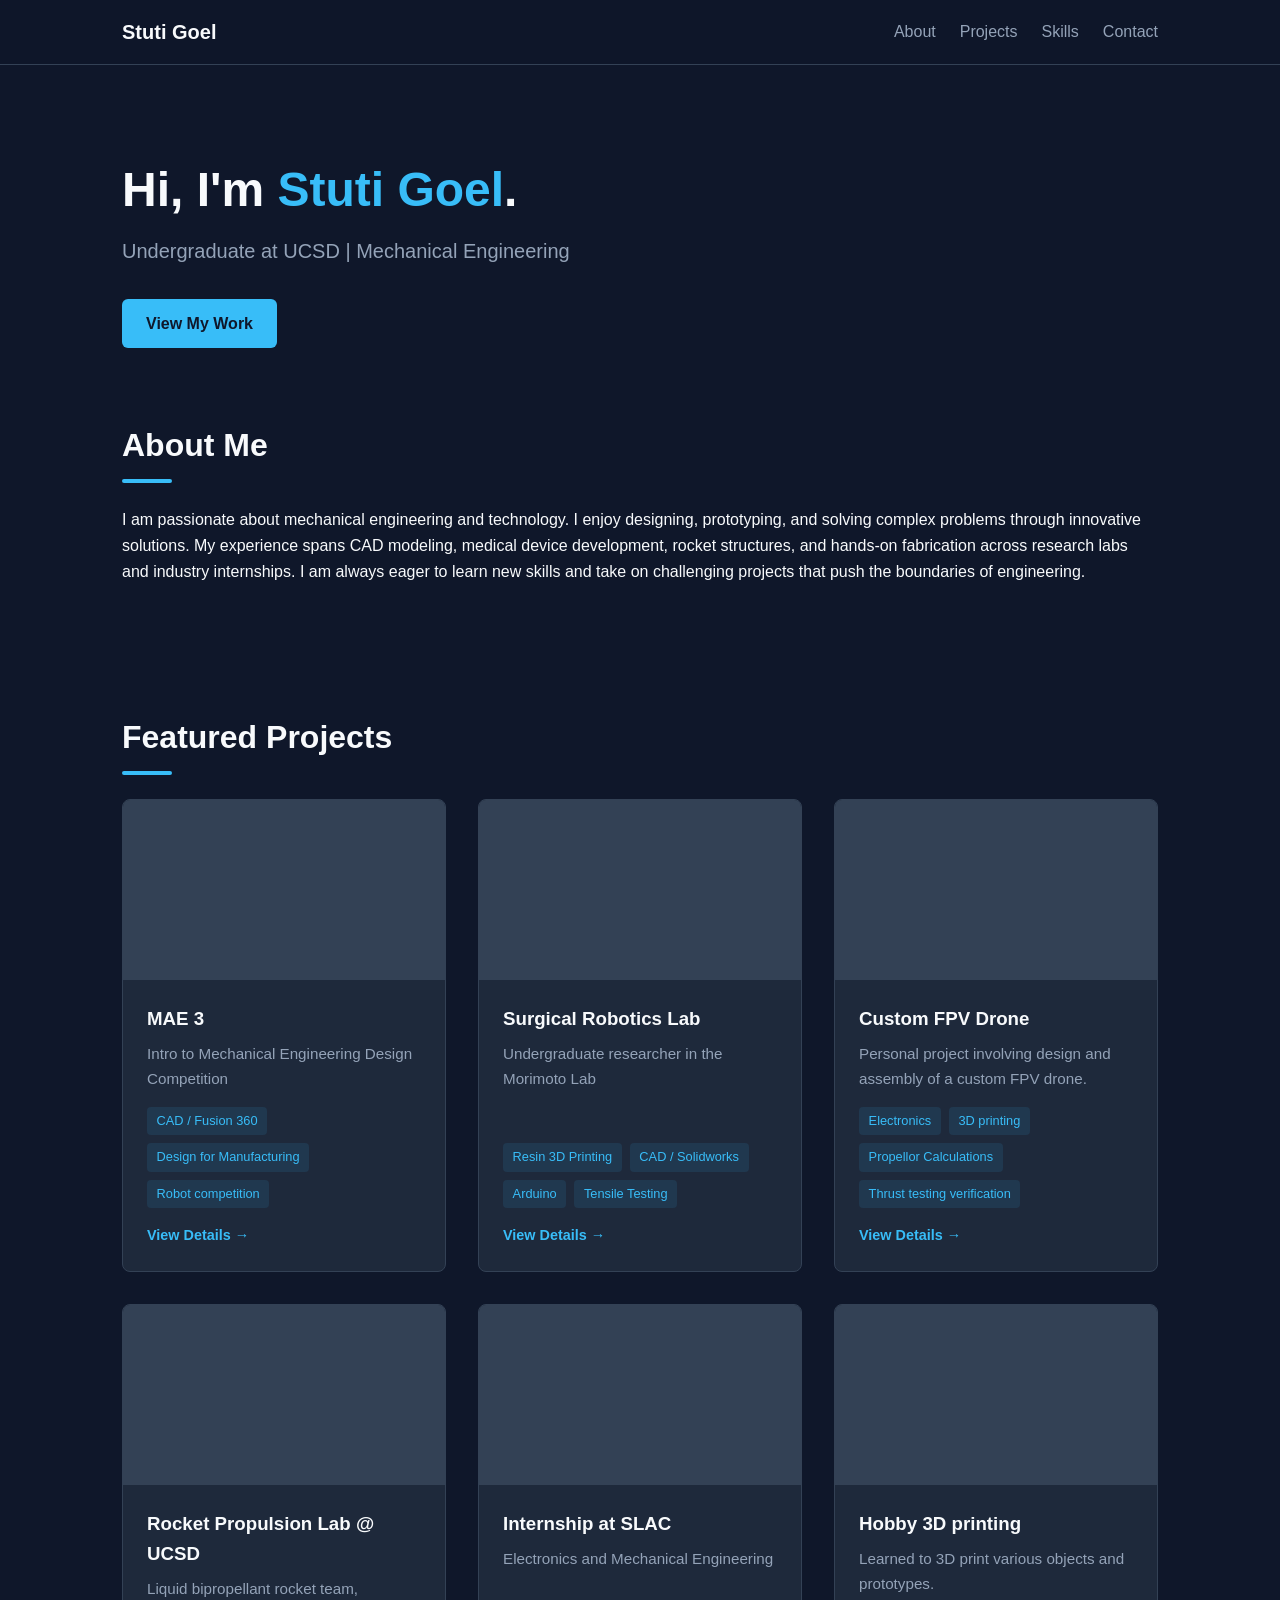
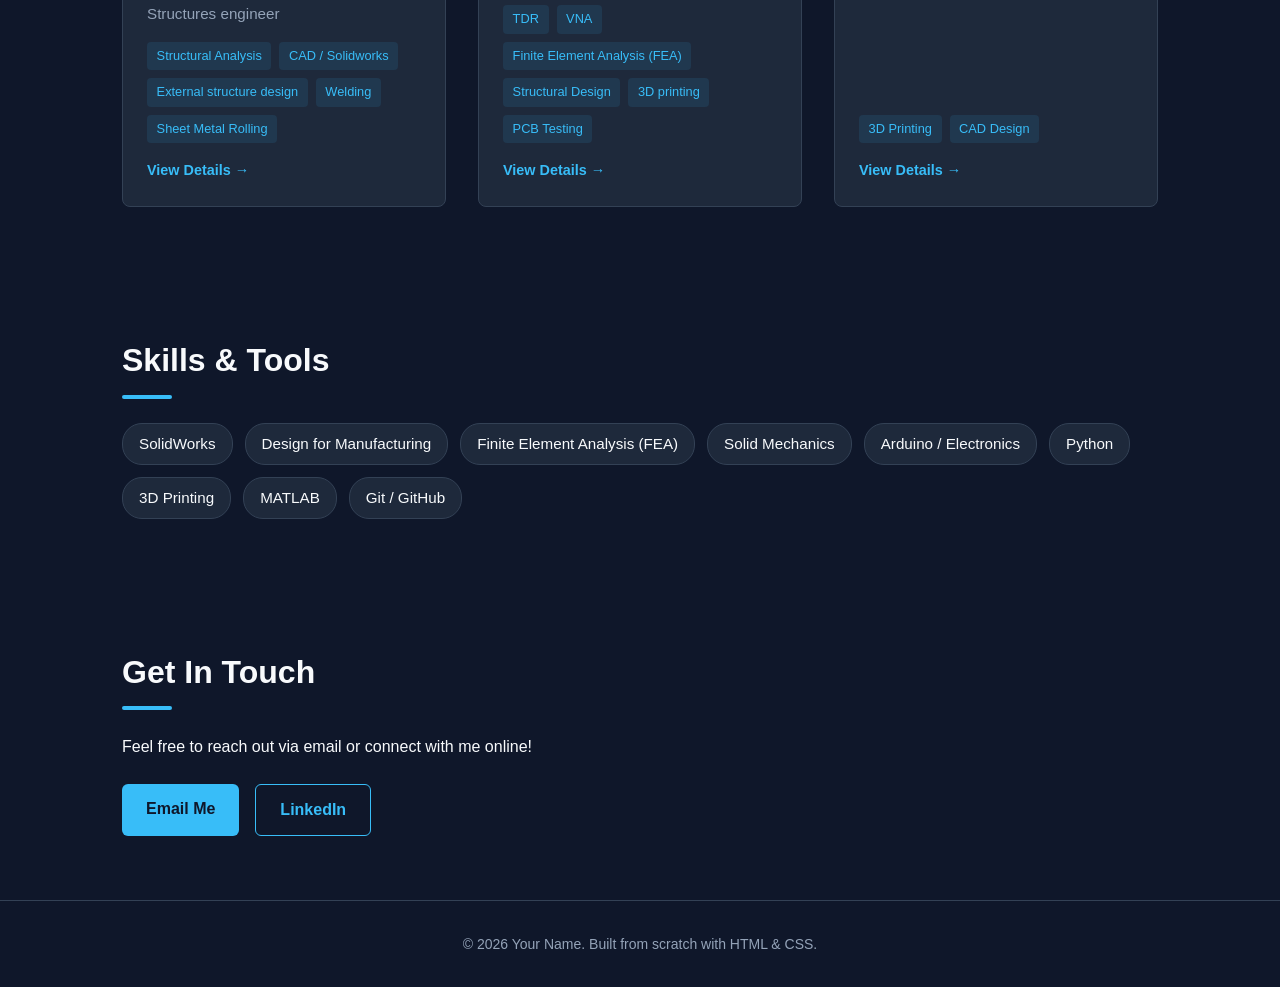
==== index.html @ 9c7cb484 "intial commit" ====
<!DOCTYPE html>
<html lang="en">
<head>
  <meta charset="UTF-8">
  <meta name="viewport" content="width=device-width, initial-scale=1.0">
  <title> Stuti Goel | Portfolio</title>
  <link rel="stylesheet" href="style.css">
</head>
<body>

  <!-- Navigation Bar -->
  <header>
    <nav class="navbar">
      <a href="#" class="logo">Stuti Goel</a>
      <ul class="nav-links">
        <li><a href="#about">About</a></li>
        <li><a href="#projects">Projects</a></li>
        <li><a href="#skills">Skills</a></li>
        <li><a href="#contact">Contact</a></li>
      </ul>
    </nav>
  </header>

  <!-- Hero Section -->
  <section class="hero">
    <div class="hero-content">
      <h1>Hi, I'm <span class="highlight">Stuti Goel</span>.</h1>
      <p> Undergraduate at UCSD | Mechanical Engineering </p>
      <a href="#projects" class="btn">View My Work</a>
    </div>
  </section>

  <!-- About Section -->
  <section id="about" class="section">
    <h2>About Me</h2>
    <p>I am passionate about mechanical engineering and technology. I enjoy designing, prototyping, and solving complex problems through innovative solutions. My experience spans CAD modeling, medical device development, rocket structures, and hands-on fabrication across research labs and industry internships. I am always eager to learn new skills and take on challenging projects that push the boundaries of engineering.   
    </p>
  </section>

  <!-- Projects Section -->
  <section id="projects" class="section">
    <h2>Featured Projects</h2>
    <div class="project-grid">

      <!-- Project Card 1 -->
      <div class="project-card">
        <div class="card-image placeholder-img"></div>
        <div class="card-body">
          <h3>MAE 3</h3>
          <p> Intro to Mechanical Engineering Design Competition</p>
          <div class="tags">
            <span class="tag">CAD / Fusion 360</span>
            <span class="tag">Design for Manufacturing</span>
            <span class="tag">Robot competition</span>
          </div>
          <a href="project1.html" class="card-link">View Details &rarr;</a>
        </div>
      </div>

      <!-- Project Card 2 -->
      <div class="project-card">
        <div class="card-image placeholder-img"></div>
        <div class="card-body">
          <h3>Surgical Robotics Lab</h3>
          <p>Undergraduate researcher in the Morimoto Lab </p>
          <div class="tags">
            <span class="tag">Resin 3D Printing</span>
            <span class="tag">CAD / Solidworks</span>
            <span class="tag">Arduino</span>
            <span class="tag">Tensile Testing</span>
          </div>
          <a href="project2.html" class="card-link">View Details &rarr;</a>
        </div>
      </div>

      <!-- Project Card 3 -->
      <div class="project-card">
        <div class="card-image placeholder-img"></div>
        <div class="card-body">
          <h3>Custom FPV Drone</h3>
          <p> Personal project involving design and assembly of a custom FPV drone.</p>
          <div class="tags">
            <span class="tag"> Electronics </span>
            <span class="tag"> 3D printing </span>
            <span class="tag"> Propellor Calculations</span>
            <span class="tag"> Thrust testing verification</span>
          </div>
          <a href="project3.html" class="card-link">View Details &rarr;</a>
        </div>
      </div>

     <!-- Project Card 4 -->
      <div class="project-card">
        <div class="card-image placeholder-img"></div>
        <div class="card-body">
          <h3>Rocket Propulsion Lab @ UCSD </h3>
          <p>Liquid bipropellant rocket team, Structures engineer</p>
          <div class="tags">
            <span class="tag">Structural Analysis</span>
            <span class="tag">CAD / Solidworks</span>
            <span class="tag">External structure design</span>
            <span class="tag">Welding</span>
            <span class="tag">Sheet Metal Rolling</span>
          </div>
          <a href="project4.html" class="card-link">View Details &rarr;</a>
        </div>
      </div>


    <!-- Project Card 5 -->
      <div class="project-card">
        <div class="card-image placeholder-img"></div>
        <div class="card-body">
          <h3> Internship at SLAC</h3>
          <p>Electronics and Mechanical Engineering</p>
          <div class="tags">
            <span class="tag">TDR</span>
            <span class="tag">VNA</span>
            <span class="tag">Finite Element Analysis (FEA)</span>
            <span class="tag">Structural Design</span>
            <span class="tag">3D printing</span>
            <span class="tag">PCB Testing</span>
          </div>
          <a href="project5.html" class="card-link">View Details &rarr;</a>
        </div>
      </div>


    <!-- Project Card 6 -->
      <div class="project-card">
        <div class="card-image placeholder-img"></div>
        <div class="card-body">
          <h3> Hobby 3D printing </h3>
          <p> Learned to 3D print various objects and prototypes.</p>
          <div class="tags">
            <span class="tag">3D Printing</span>
            <span class="tag">CAD Design</span>
          </div>
          <a href="project6.html" class="card-link">View Details &rarr;</a>
        </div>
      </div>

    </div>
  </section>

  <!-- Skills Section -->
  <section id="skills" class="section">
    <h2>Skills & Tools</h2>
    <div class="skills-list">
      <span class="skill-pill">SolidWorks</span>
      <span class="skill-pill">Design for Manufacturing</span>
      <span class="skill-pill">Finite Element Analysis (FEA)</span>
      <span class="skill-pill">Solid Mechanics</span>
      <span class="skill-pill">Arduino / Electronics</span>
      <span class="skill-pill">Python</span>
      <span class="skill-pill">3D Printing</span>
      <span class="skill-pill">MATLAB</span>
      <span class="skill-pill">Git / GitHub</span>
    </div>
  </section>

  <!-- Contact Section -->
  <section id="contact" class="section">
    <h2>Get In Touch</h2>
    <p>Feel free to reach out via email or connect with me online!</p>
    <div class="contact-links">
      <a href="mailto:your.email@example.com" class="btn">Email Me</a>
      <a href="https://linkedin.com/in/yourprofile" target="_blank" class="btn btn-outline">LinkedIn</a>
    </div>
  </section>

  <!-- Footer -->
  <footer>
    <p>&copy; 2026 Your Name. Built from scratch with HTML & CSS.</p>
  </footer>

</body>
</html>
---- style.css ----
/* --- Base Styles & Variables --- */
:root {
  --bg-color: #0f172a;       /* Dark slate blue background */
  --card-bg: #1e293b;        /* Slightly lighter slate for cards */
  --text-main: #f8fafc;      /* Bright off-white text */
  --text-muted: #94a3b8;     /* Muted gray text */
  --accent: #38bdf8;         /* Cyan accent color */
  --accent-hover: #0284c7;   /* Darker cyan for buttons */
  --border: #334155;
  --font-family: -apple-system, BlinkMacSystemFont, "Segoe UI", Roboto, Helvetica, Arial, sans-serif;
}

* {
  margin: 0;
  padding: 0;
  box-sizing: border-box;
}

html {
  scroll-behavior: smooth;
}

body {
  background-color: var(--bg-color);
  color: var(--text-main);
  font-family: var(--font-family);
  line-height: 1.6;
}

a {
  color: var(--accent);
  text-decoration: none;
  transition: color 0.2s ease;
}

/* --- Navigation --- */
header {
  position: sticky;
  top: 0;
  background-color: rgba(15, 23, 42, 0.9);
  backdrop-filter: blur(8px);
  border-bottom: 1px solid var(--border);
  z-index: 100;
}

.navbar {
  max-width: 1100px;
  margin: 0 auto;
  padding: 1rem 2rem;
  display: flex;
  justify-content: space-between;
  align-items: center;
}

.logo {
  font-weight: 700;
  font-size: 1.25rem;
  color: var(--text-main);
}

.nav-links {
  display: flex;
  list-style: none;
  gap: 1.5rem;
}

.nav-links a {
  color: var(--text-muted);
  font-weight: 500;
}

.nav-links a:hover {
  color: var(--accent);
}

/* --- Sections Common --- */
.section {
  max-width: 1100px;
  margin: 0 auto;
  padding: 4rem 2rem;
}

.section h2 {
  font-size: 2rem;
  margin-bottom: 1.5rem;
  position: relative;
}

.section h2::after {
  content: '';
  display: block;
  width: 50px;
  height: 4px;
  background-color: var(--accent);
  margin-top: 0.5rem;
  border-radius: 2px;
}

/* --- Hero Section --- */
.hero {
  max-width: 1100px;
  margin: 0 auto;
  padding: 6rem 2rem 0.5rem;
}

.hero h1 {
  font-size: 3rem;
  line-height: 1.2;
  margin-bottom: 1rem;
}

.highlight {
  color: var(--accent);
}

.hero p {
  font-size: 1.25rem;
  color: var(--text-muted);
  max-width: 600px;
  margin-bottom: 2rem;
}

/* --- Buttons --- */
.btn {
  display: inline-block;
  background-color: var(--accent);
  color: #0f172a;
  padding: 0.75rem 1.5rem;
  border-radius: 6px;
  font-weight: 600;
  transition: background-color 0.2s ease, transform 0.2s ease;
}

.btn:hover {
  background-color: var(--accent-hover);
  color: #ffffff;
  transform: translateY(-2px);
}

.btn-outline {
  background-color: transparent;
  border: 1px solid var(--accent);
  color: var(--accent);
  margin-left: 0.5rem;
}

.btn-outline:hover {
  background-color: var(--accent);
  color: #0f172a;
}

/* --- Project Grid --- */
.project-grid {
  display: grid;
  grid-template-columns: repeat(auto-fit, minmax(300px, 1fr));
  gap: 2rem;
}

.project-card {
  background-color: var(--card-bg);
  border: 1px solid var(--border);
  border-radius: 8px;
  overflow: hidden;
  display: flex;
  flex-direction: column;
  transition: transform 0.2s ease, box-shadow 0.2s ease;
}

.project-card:hover {
  transform: translateY(-4px);
  box-shadow: 0 10px 20px rgba(0, 0, 0, 0.3);
}

.placeholder-img {
  height: 180px;
  background-color: #334155;
}

.card-body {
  padding: 1.5rem;
  display: flex;
  flex-direction: column;
  flex-grow: 1;
}

.card-body h3 {
  margin-bottom: 0.5rem;
}

.card-body p {
  color: var(--text-muted);
  font-size: 0.95rem;
  margin-bottom: 1rem;
  flex-grow: 1;
}

.tags {
  display: flex;
  flex-wrap: wrap;
  gap: 0.5rem;
  margin-bottom: 1rem;
}

.tag {
  background-color: rgba(56, 189, 248, 0.1);
  color: var(--accent);
  font-size: 0.8rem;
  padding: 0.25rem 0.6rem;
  border-radius: 4px;
}

.card-link {
  font-weight: 600;
  font-size: 0.9rem;
}

/* --- Skills --- */
.skills-list {
  display: flex;
  flex-wrap: wrap;
  gap: 0.75rem;
}

.skill-pill {
  background-color: var(--card-bg);
  border: 1px solid var(--border);
  padding: 0.5rem 1rem;
  border-radius: 20px;
  font-size: 0.95rem;
}

/* --- Contact & Footer --- */
.contact-links {
  margin-top: 1.5rem;
  display: flex;
  gap: 0.5rem;
  flex-wrap: wrap;
}

footer {
  text-align: center;
  padding: 2rem;
  border-top: 1px solid var(--border);
  color: var(--text-muted);
  font-size: 0.875rem;
}

/* --- Mobile Responsiveness --- */
@media (max-width: 768px) {
  .hero h1 {
    font-size: 2.25rem;
  }
  .navbar {
    flex-direction: column;
    gap: 1rem;
  }

/* --- Project Detail Page Styling --- */

.project-detail {
  max-width: 850px; /* Slightly narrower reading width for case studies */
}

.project-header h1 {
  font-size: 2.5rem;
  margin-bottom: 0.25rem;
}

.subtitle {
  color: var(--text-muted);
  font-size: 1.1rem;
  margin-bottom: 1rem;
}

.project-hero-image img {
  width: 100%;
  max-height: 400px;
  object-fit: cover;
  border-radius: 8px;
  border: 1px solid var(--border);
  margin: 2rem 0;
}

.project-content h2 {
  font-size: 1.5rem;
  margin: 2rem 0 1rem;
}

.project-content p, 
.project-content ul {
  color: var(--text-muted);
  margin-bottom: 1.25rem;
  font-size: 1.05rem;
}

.project-content ul {
  padding-left: 1.5rem;
}

.project-content li {
  margin-bottom: 0.5rem;
}

/* Image Grid for Screenshots / CAD Photos */
.image-grid {
  display: grid;
  grid-template-columns: repeat(auto-fit, minmax(280px, 1fr));
  gap: 1.5rem;
  margin: 2rem 0;
}

.image-grid figure {
  margin: 0;
}

.image-grid img {
  width: 100%;
  height: 200px;
  object-fit: cover;
  border-radius: 6px;
  border: 1px solid var(--border);
}

figcaption {
  font-size: 0.85rem;
  color: var(--text-muted);
  margin-top: 0.5rem;
  text-align: center;
}

.project-footer {
  margin-top: 3rem;
  padding-top: 2rem;
  border-top: 1px solid var(--border);
}s
}
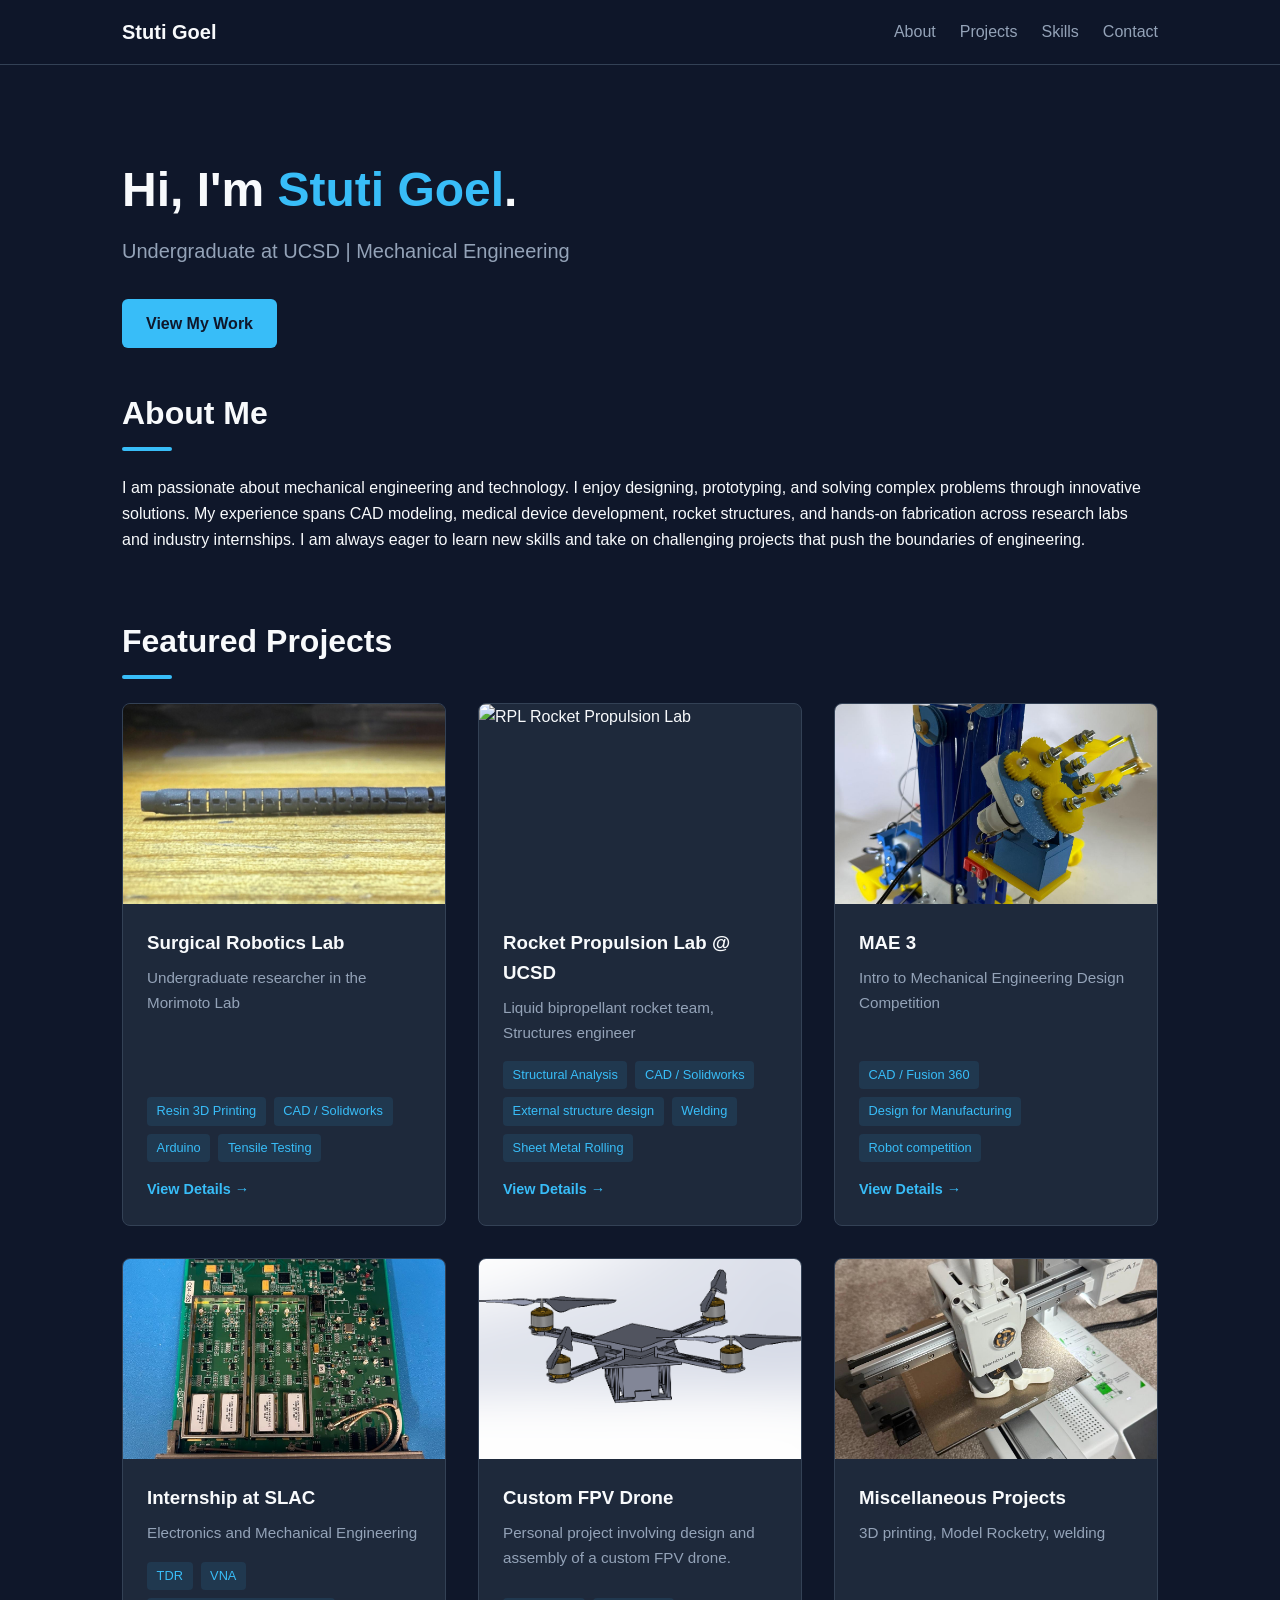
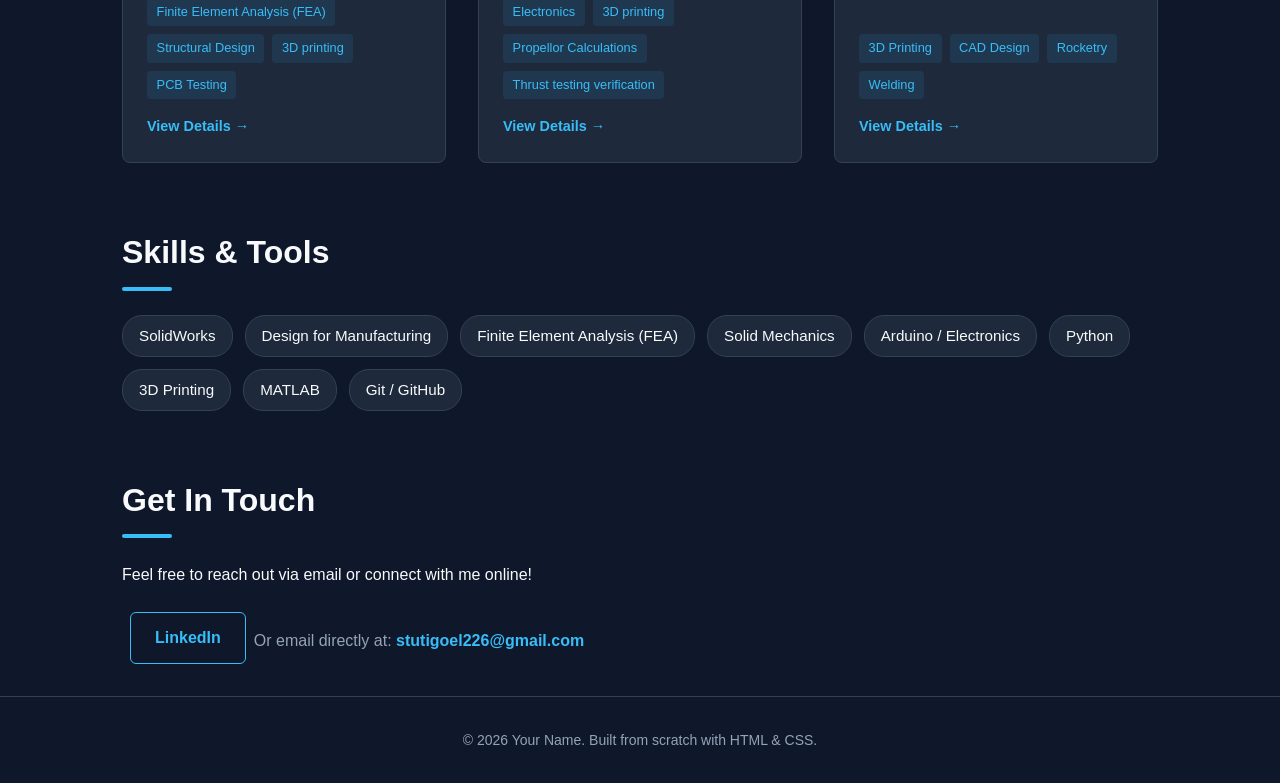
==== commit c898da40: "content and structures is there, ready for link" ====
--- a/index.html
+++ b/index.html
@@ -42,24 +42,13 @@
     <h2>Featured Projects</h2>
     <div class="project-grid">
 
-      <!-- Project Card 1 -->
+      
+
+     <!-- Project Card 2 -->
       <div class="project-card">
-        <div class="card-image placeholder-img"></div>
-        <div class="card-body">
-          <h3>MAE 3</h3>
-          <p> Intro to Mechanical Engineering Design Competition</p>
-          <div class="tags">
-            <span class="tag">CAD / Fusion 360</span>
-            <span class="tag">Design for Manufacturing</span>
-            <span class="tag">Robot competition</span>
-          </div>
-          <a href="project1.html" class="card-link">View Details &rarr;</a>
+        <div class="card-image">
+            <img src="images/notchedwrist2.jpeg" alt="Surgical Robotics Lab Notched Wrist">
         </div>
-      </div>
-
-      <!-- Project Card 2 -->
-      <div class="project-card">
-        <div class="card-image placeholder-img"></div>
         <div class="card-body">
           <h3>Surgical Robotics Lab</h3>
           <p>Undergraduate researcher in the Morimoto Lab </p>
@@ -73,25 +62,11 @@
         </div>
       </div>
 
-      <!-- Project Card 3 -->
-      <div class="project-card">
-        <div class="card-image placeholder-img"></div>
-        <div class="card-body">
-          <h3>Custom FPV Drone</h3>
-          <p> Personal project involving design and assembly of a custom FPV drone.</p>
-          <div class="tags">
-            <span class="tag"> Electronics </span>
-            <span class="tag"> 3D printing </span>
-            <span class="tag"> Propellor Calculations</span>
-            <span class="tag"> Thrust testing verification</span>
-          </div>
-          <a href="project3.html" class="card-link">View Details &rarr;</a>
-        </div>
-      </div>
-
      <!-- Project Card 4 -->
       <div class="project-card">
-        <div class="card-image placeholder-img"></div>
+        <div class="card-image">
+            <img src="images/RPL.png" alt="RPL Rocket Propulsion Lab">
+        </div>
         <div class="card-body">
           <h3>Rocket Propulsion Lab @ UCSD </h3>
           <p>Liquid bipropellant rocket team, Structures engineer</p>
@@ -106,10 +81,28 @@
         </div>
       </div>
 
+     <!-- Project Card 1 -->
+      <div class="project-card">
+        <div class="card-image">
+            <img src="images/mae3robot.jpeg" alt="MAE 3 Design Competition Robot">
+        </div>
+        <div class="card-body">
+          <h3>MAE 3</h3>
+          <p> Intro to Mechanical Engineering Design Competition</p>
+          <div class="tags">
+            <span class="tag">CAD / Fusion 360</span>
+            <span class="tag">Design for Manufacturing</span>
+            <span class="tag">Robot competition</span>
+          </div>
+          <a href="project1.html" class="card-link">View Details &rarr;</a>
+        </div>
+     </div>
 
-    <!-- Project Card 5 -->
+     <!-- Project Card 5 -->
       <div class="project-card">
-        <div class="card-image placeholder-img"></div>
+        <div class="card-image">
+            <img src="images/SLAC.jpeg" alt="Stanford Linear Accelerator Center Internship">
+        </div>
         <div class="card-body">
           <h3> Internship at SLAC</h3>
           <p>Electronics and Mechanical Engineering</p>
@@ -125,16 +118,38 @@
         </div>
       </div>
 
+     <!-- Project Card 3 -->
+      <div class="project-card">
+        <div class="card-image">
+            <img src="images/droneCAD.png.png" alt="Drone CAD Design">
+        </div>
+        <div class="card-body">
+          <h3>Custom FPV Drone</h3>
+          <p> Personal project involving design and assembly of a custom FPV drone.</p>
+          <div class="tags">
+            <span class="tag"> Electronics </span>
+            <span class="tag"> 3D printing </span>
+            <span class="tag"> Propellor Calculations</span>
+            <span class="tag"> Thrust testing verification</span>
+          </div>
+          <a href="project3.html" class="card-link">View Details &rarr;</a>
+        </div>
+      </div>
 
-    <!-- Project Card 6 -->
+
+     <!-- Project Card 6 -->
       <div class="project-card">
-        <div class="card-image placeholder-img"></div>
+        <div class="card-image">
+            <img src="images/3Dprinter.jpeg" alt="Hobby 3D Printing">
+        </div>
         <div class="card-body">
-          <h3> Hobby 3D printing </h3>
-          <p> Learned to 3D print various objects and prototypes.</p>
+          <h3> Miscellaneous Projects </h3>
+          <p> 3D printing, Model Rocketry, welding </p>
           <div class="tags">
             <span class="tag">3D Printing</span>
             <span class="tag">CAD Design</span>
+            <span class="tag">Rocketry</span>
+            <span class="tag">Welding</span>
           </div>
           <a href="project6.html" class="card-link">View Details &rarr;</a>
         </div>
@@ -164,8 +179,10 @@
     <h2>Get In Touch</h2>
     <p>Feel free to reach out via email or connect with me online!</p>
     <div class="contact-links">
-      <a href="mailto:your.email@example.com" class="btn">Email Me</a>
-      <a href="https://linkedin.com/in/yourprofile" target="_blank" class="btn btn-outline">LinkedIn</a>
+        <a href="https://www.linkedin.com/in/stuti-goel-005a72276/" class="btn btn-outline">LinkedIn</a>
+        <p style="margin-top: 1rem; color: var(--text-muted);">
+  Or email directly at: <strong style="color: var(--accent);">stutigoel226@gmail.com</strong>
+</p>
     </div>
   </section>
 
--- a/style.css
+++ b/style.css
@@ -77,7 +77,7 @@
 .section {
   max-width: 1100px;
   margin: 0 auto;
-  padding: 4rem 2rem;
+  padding: 2rem 2rem;
 }
 
 .section h2 {
@@ -194,6 +194,13 @@
   flex-grow: 1;
 }
 
+.card-image img {
+  width: 100%;
+  height: 200px;         /* Adjust height as needed */
+  object-fit: cover;     /* Crops image neatly to fit without stretching */
+  display: block;
+}
+
 .tags {
   display: flex;
   flex-wrap: wrap;
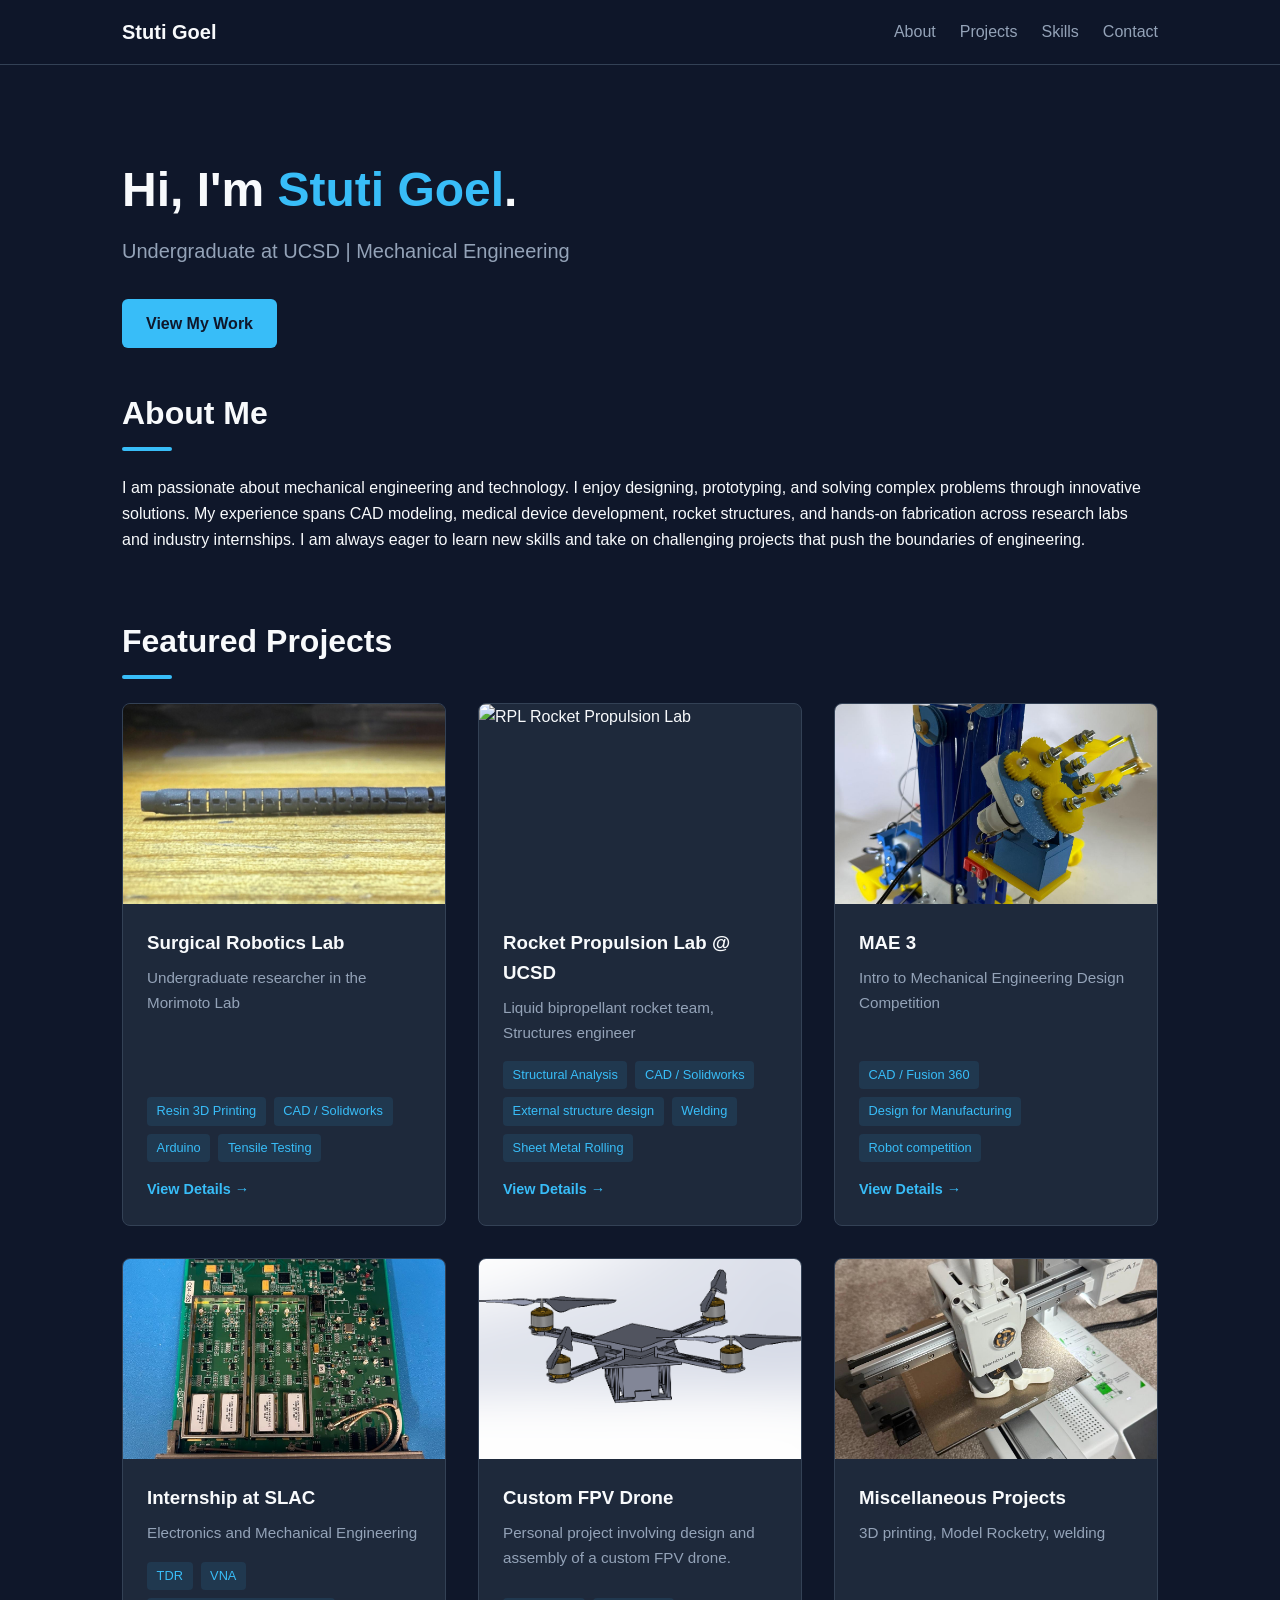
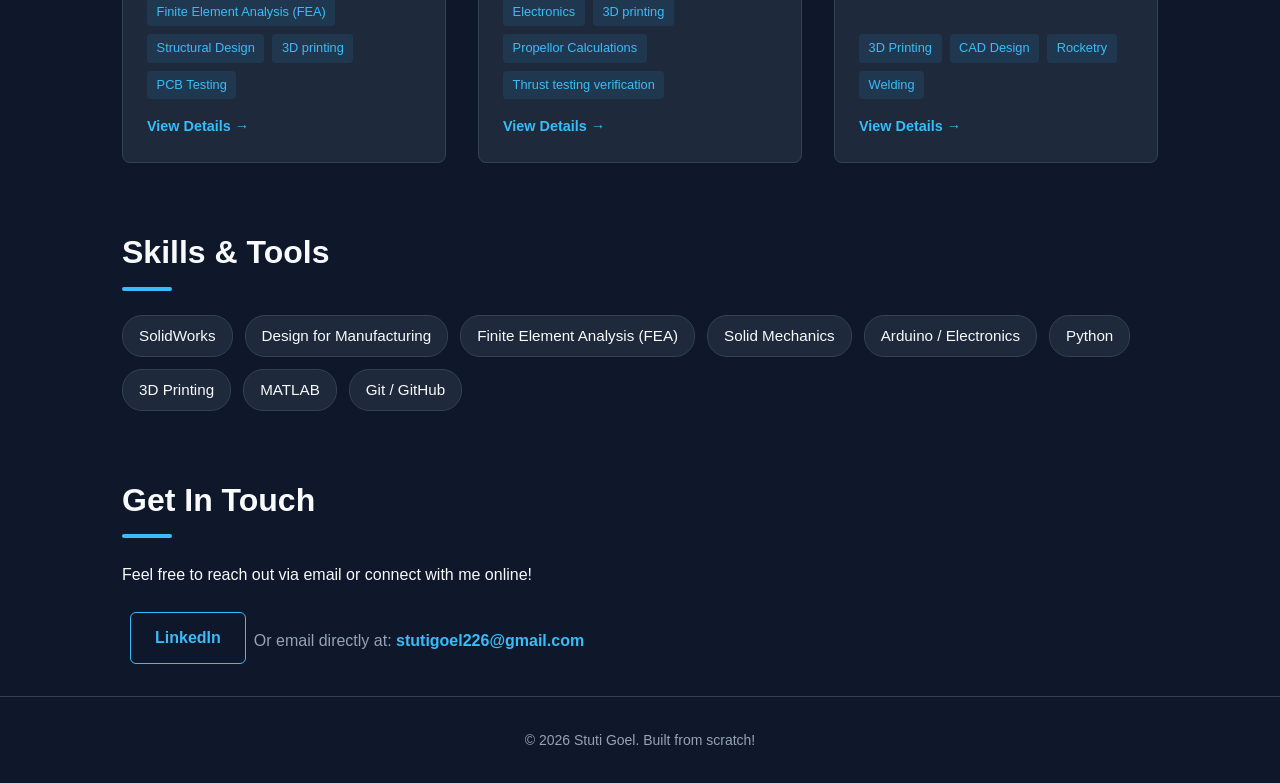
==== commit 2da8a911: "updated footer" ====
--- a/index.html
+++ b/index.html
@@ -188,7 +188,7 @@
 
   <!-- Footer -->
   <footer>
-    <p>&copy; 2026 Your Name. Built from scratch with HTML & CSS.</p>
+    <p>&copy; 2026 Stuti Goel. Built from scratch!</p>
   </footer>
 
 </body>
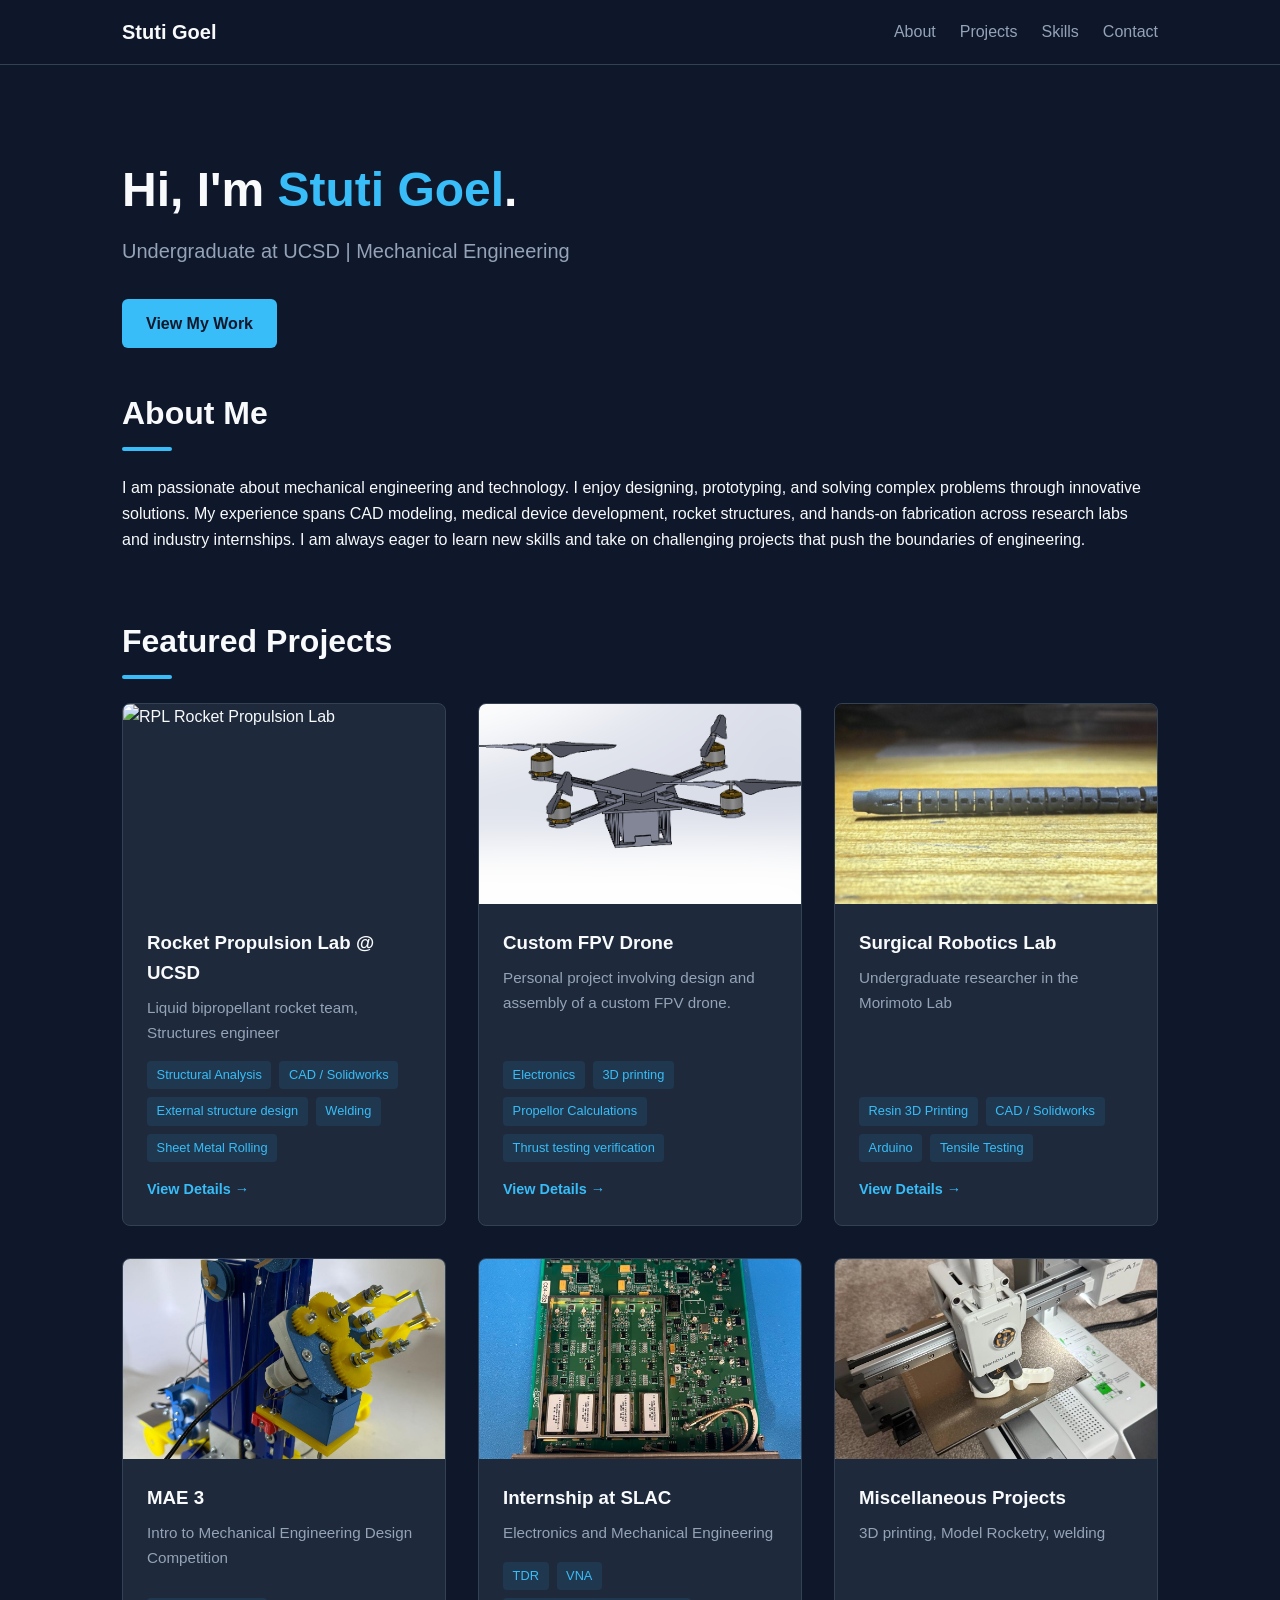
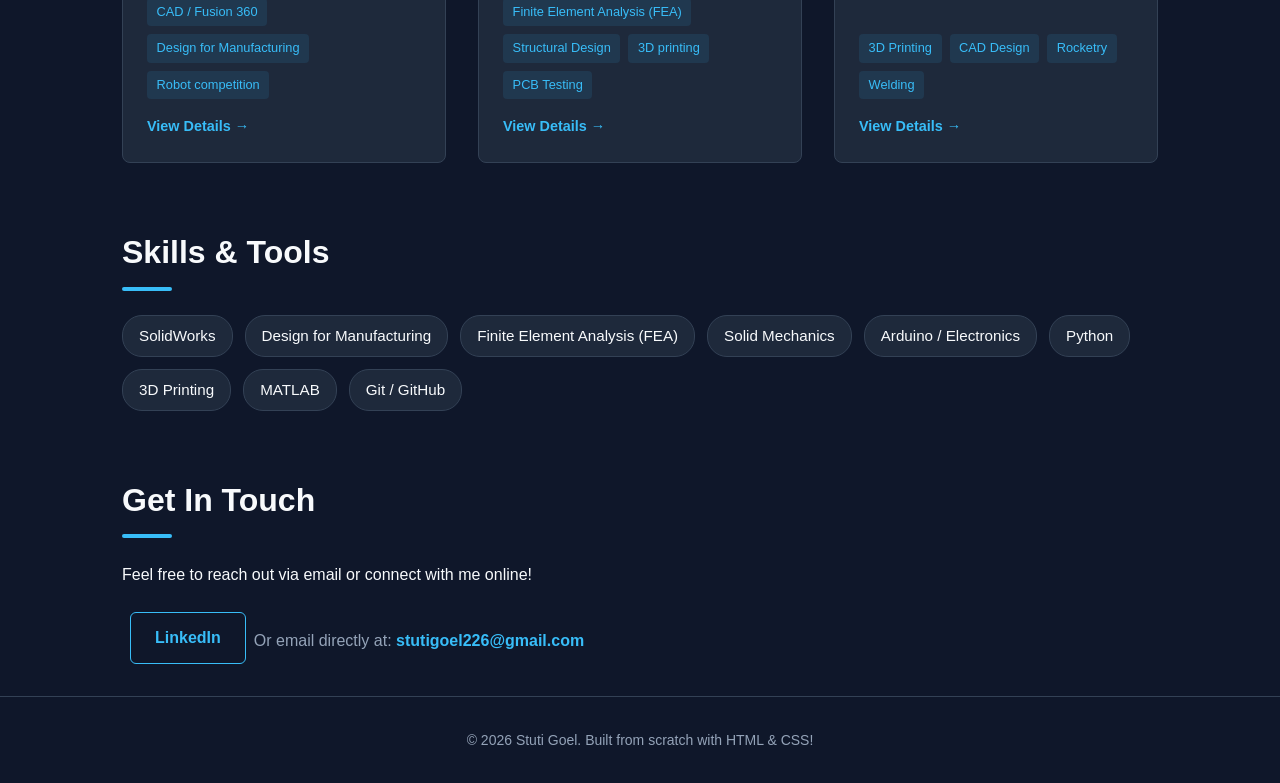
==== commit 64674338: "update" ====
--- a/index.html
+++ b/index.html
@@ -44,24 +44,6 @@
 
       
 
-     <!-- Project Card 2 -->
-      <div class="project-card">
-        <div class="card-image">
-            <img src="images/notchedwrist2.jpeg" alt="Surgical Robotics Lab Notched Wrist">
-        </div>
-        <div class="card-body">
-          <h3>Surgical Robotics Lab</h3>
-          <p>Undergraduate researcher in the Morimoto Lab </p>
-          <div class="tags">
-            <span class="tag">Resin 3D Printing</span>
-            <span class="tag">CAD / Solidworks</span>
-            <span class="tag">Arduino</span>
-            <span class="tag">Tensile Testing</span>
-          </div>
-          <a href="project2.html" class="card-link">View Details &rarr;</a>
-        </div>
-      </div>
-
      <!-- Project Card 4 -->
       <div class="project-card">
         <div class="card-image">
@@ -78,6 +60,42 @@
             <span class="tag">Sheet Metal Rolling</span>
           </div>
           <a href="project4.html" class="card-link">View Details &rarr;</a>
+        </div>
+      </div>
+
+         <!-- Project Card 3 -->
+      <div class="project-card">
+        <div class="card-image">
+            <img src="images/droneCAD.png.png" alt="Drone CAD Design">
+        </div>
+        <div class="card-body">
+          <h3>Custom FPV Drone</h3>
+          <p> Personal project involving design and assembly of a custom FPV drone.</p>
+          <div class="tags">
+            <span class="tag"> Electronics </span>
+            <span class="tag"> 3D printing </span>
+            <span class="tag"> Propellor Calculations</span>
+            <span class="tag"> Thrust testing verification</span>
+          </div>
+          <a href="project3.html" class="card-link">View Details &rarr;</a>
+        </div>
+      </div>
+
+        <!-- Project Card 2 -->
+      <div class="project-card">
+        <div class="card-image">
+            <img src="images/notchedwrist2.jpeg" alt="Surgical Robotics Lab Notched Wrist">
+        </div>
+        <div class="card-body">
+          <h3>Surgical Robotics Lab</h3>
+          <p>Undergraduate researcher in the Morimoto Lab </p>
+          <div class="tags">
+            <span class="tag">Resin 3D Printing</span>
+            <span class="tag">CAD / Solidworks</span>
+            <span class="tag">Arduino</span>
+            <span class="tag">Tensile Testing</span>
+          </div>
+          <a href="project2.html" class="card-link">View Details &rarr;</a>
         </div>
       </div>
 
@@ -118,24 +136,6 @@
         </div>
       </div>
 
-     <!-- Project Card 3 -->
-      <div class="project-card">
-        <div class="card-image">
-            <img src="images/droneCAD.png.png" alt="Drone CAD Design">
-        </div>
-        <div class="card-body">
-          <h3>Custom FPV Drone</h3>
-          <p> Personal project involving design and assembly of a custom FPV drone.</p>
-          <div class="tags">
-            <span class="tag"> Electronics </span>
-            <span class="tag"> 3D printing </span>
-            <span class="tag"> Propellor Calculations</span>
-            <span class="tag"> Thrust testing verification</span>
-          </div>
-          <a href="project3.html" class="card-link">View Details &rarr;</a>
-        </div>
-      </div>
-
 
      <!-- Project Card 6 -->
       <div class="project-card">
@@ -166,7 +166,7 @@
       <span class="skill-pill">Design for Manufacturing</span>
       <span class="skill-pill">Finite Element Analysis (FEA)</span>
       <span class="skill-pill">Solid Mechanics</span>
-      <span class="skill-pill">Arduino / Electronics</span>
+      <span class="skill-pill">Arduino / Electronics</span> 
       <span class="skill-pill">Python</span>
       <span class="skill-pill">3D Printing</span>
       <span class="skill-pill">MATLAB</span>
@@ -188,7 +188,7 @@
 
   <!-- Footer -->
   <footer>
-    <p>&copy; 2026 Stuti Goel. Built from scratch!</p>
+    <p>&copy; 2026 Stuti Goel. Built from scratch with HTML & CSS!</p>
   </footer>
 
 </body>
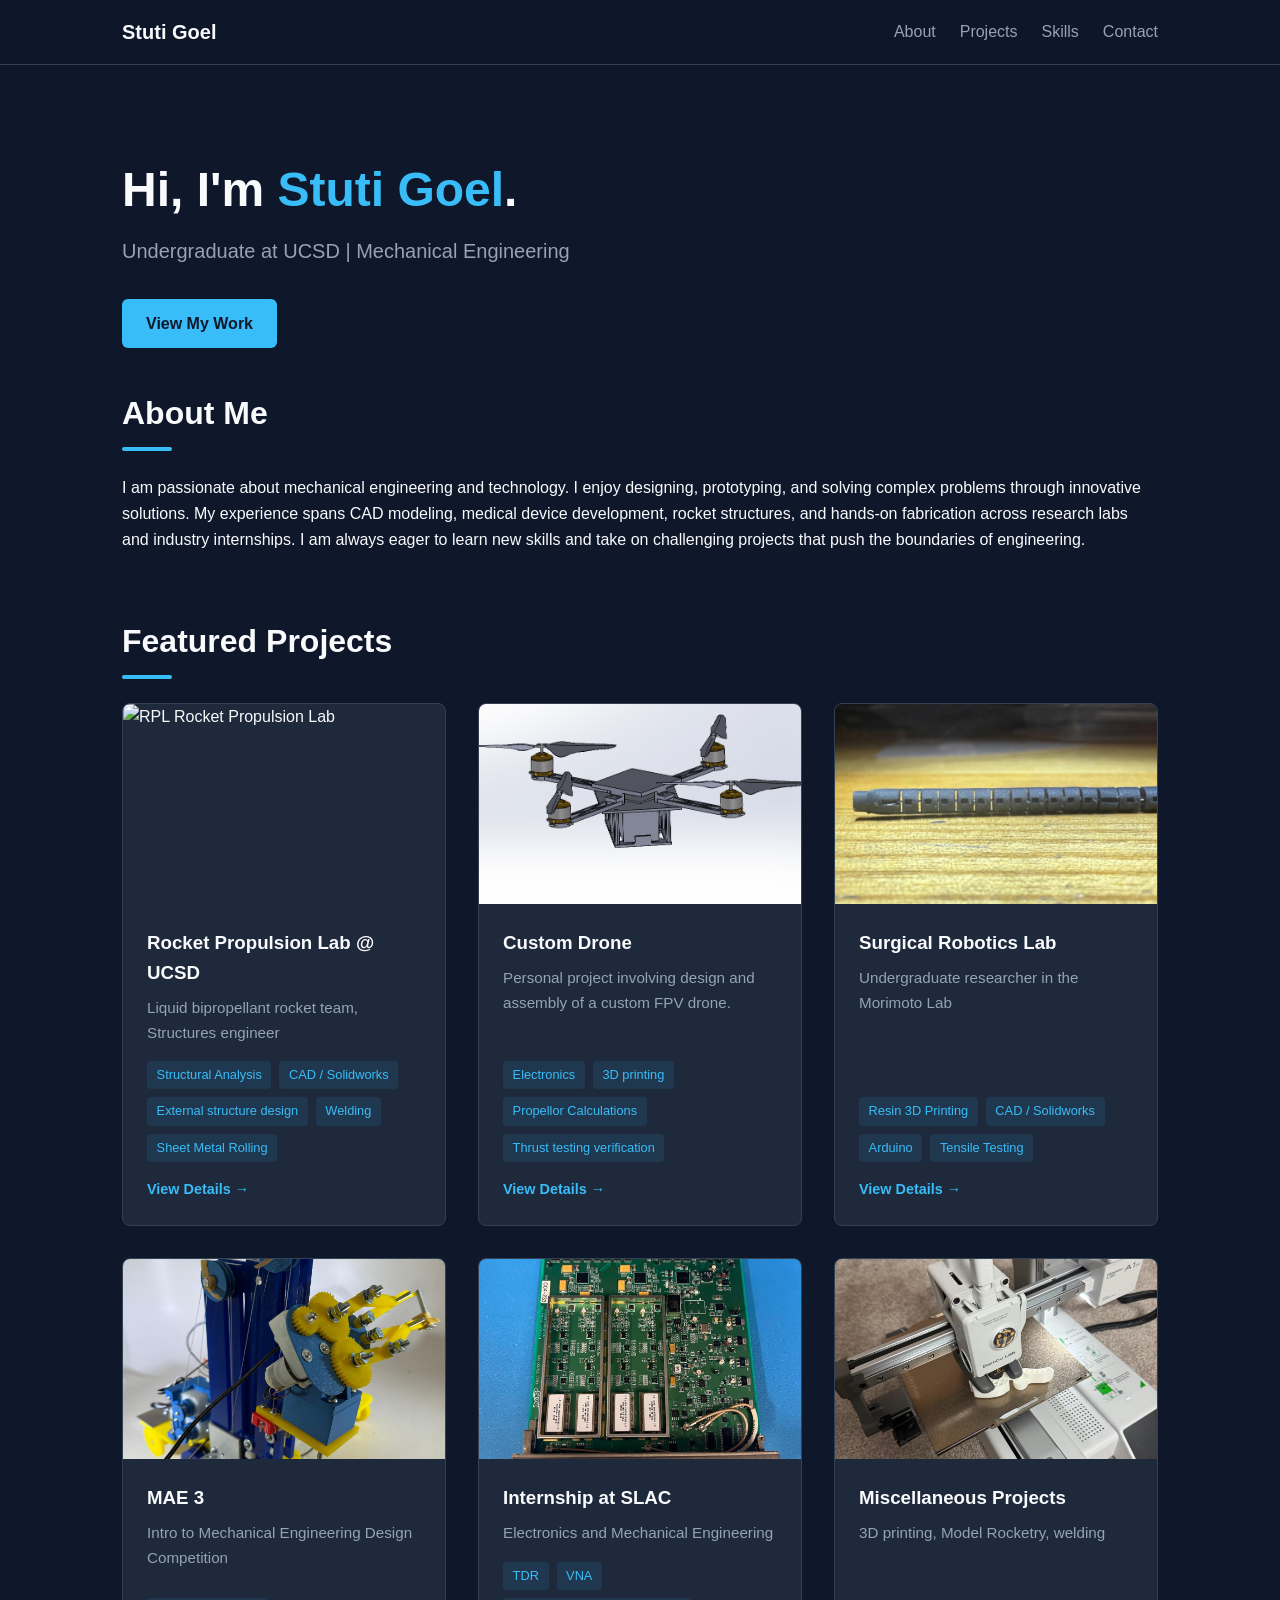
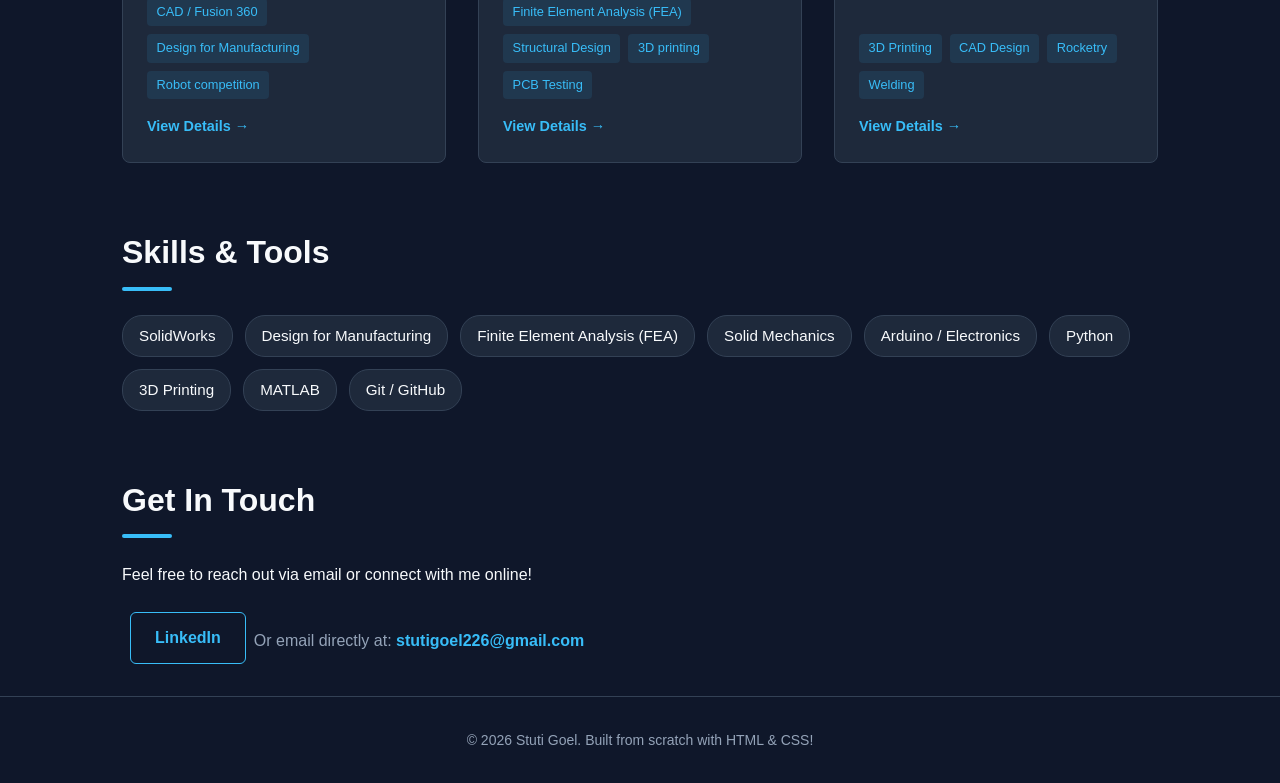
==== commit 51a10bf6: "updated" ====
--- a/index.html
+++ b/index.html
@@ -69,7 +69,7 @@
             <img src="images/droneCAD.png.png" alt="Drone CAD Design">
         </div>
         <div class="card-body">
-          <h3>Custom FPV Drone</h3>
+          <h3>Custom Drone</h3>
           <p> Personal project involving design and assembly of a custom FPV drone.</p>
           <div class="tags">
             <span class="tag"> Electronics </span>
